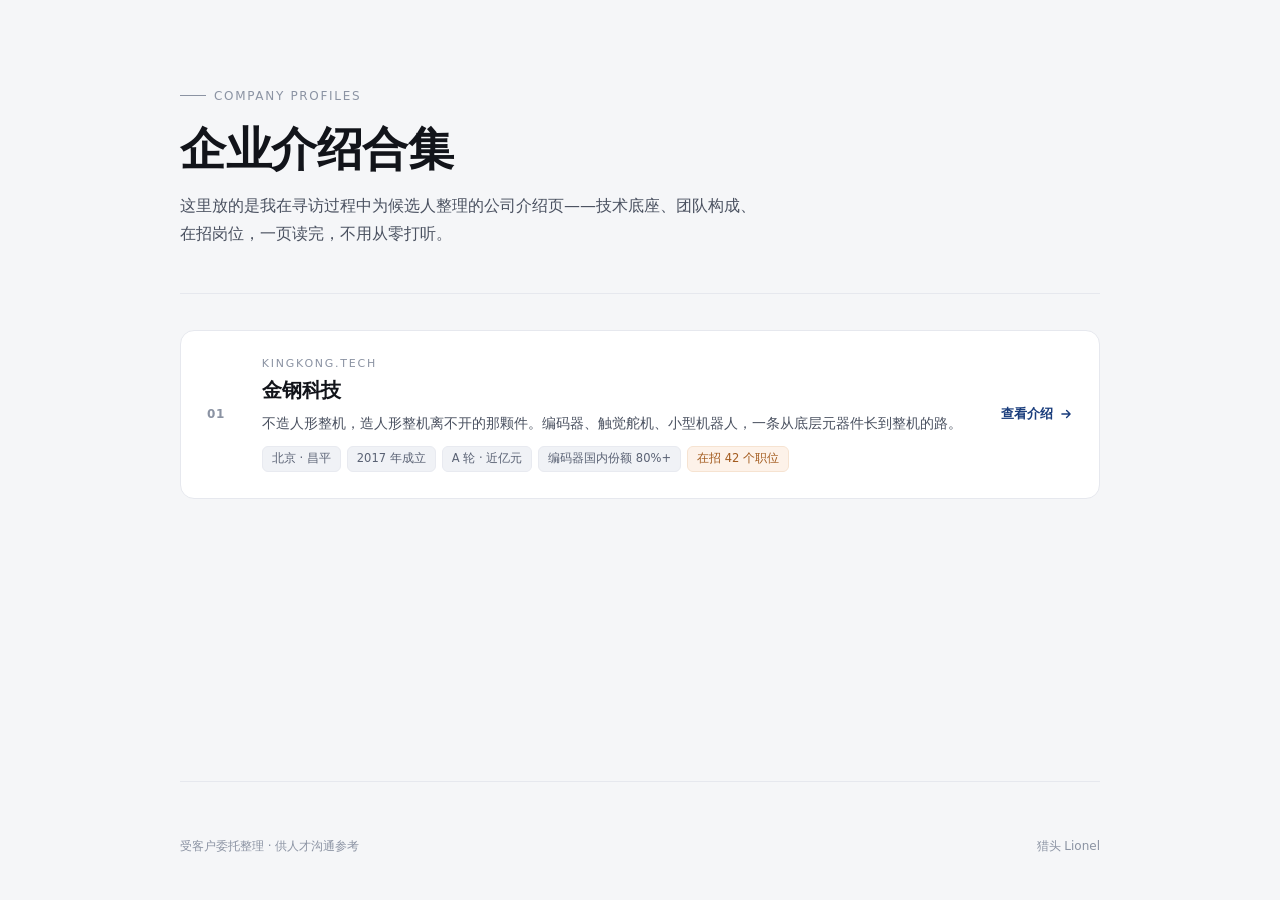
==== index.html @ bf2ec461 "企业介绍合集：导航页 + 金钢科技" ====
<!DOCTYPE html>
<html lang="zh-CN">
<head>
<meta charset="UTF-8">
<meta name="viewport" content="width=device-width, initial-scale=1.0">
<title>企业介绍合集</title>
<meta name="description" content="企业介绍页合集，供候选人了解公司技术底座、团队与在招岗位。">
<style>
  :root{
    --ink:#12141a; --ink-2:#4a5160; --ink-3:#8b93a3;
    --line:#e6e8ee; --bg:#f5f6f8; --card:#ffffff; --accent:#1a3d7c;
  }
  *{box-sizing:border-box;margin:0;padding:0}
  body{
    font-family:"Microsoft YaHei","PingFang SC","Hiragino Sans GB",-apple-system,system-ui,sans-serif;
    background:var(--bg); color:var(--ink);
    -webkit-font-smoothing:antialiased;
    min-height:100vh; display:flex; flex-direction:column;
  }
  .wrap{width:min(920px,92vw); margin:0 auto; flex:1; display:flex; flex-direction:column;}
  header{padding:clamp(48px,9vh,92px) 0 0;}
  .kicker{
    display:inline-flex; align-items:center; gap:8px;
    font-size:12px; letter-spacing:.14em; color:var(--ink-3);
    text-transform:uppercase; margin-bottom:20px;
  }
  .kicker::before{content:""; width:26px; height:1px; background:var(--ink-3); display:block}
  h1{
    font-size:clamp(30px,5.2vw,46px); line-height:1.16; font-weight:700;
    letter-spacing:-.01em;
  }
  .lede{
    margin-top:16px; font-size:clamp(14px,1.6vw,16px); line-height:1.75;
    color:var(--ink-2); max-width:58ch;
  }
  .rule{height:1px; background:var(--line); margin:clamp(32px,5vh,48px) 0 0;}

  main{padding:clamp(28px,4vh,40px) 0 0;}
  .list{display:grid; gap:14px;}
  .item{
    display:grid; grid-template-columns:auto 1fr auto; align-items:center;
    gap:clamp(14px,2.4vw,26px);
    background:var(--card); border:1px solid var(--line); border-radius:14px;
    padding:clamp(18px,2.6vw,26px);
    text-decoration:none; color:inherit;
    transition:transform .22s cubic-bezier(.22,.61,.36,1), box-shadow .22s, border-color .22s;
    position:relative; overflow:hidden;
  }
  .item::after{
    content:""; position:absolute; left:0; top:0; bottom:0; width:3px;
    background:var(--accent); transform:scaleY(0); transform-origin:top;
    transition:transform .28s cubic-bezier(.22,.61,.36,1);
  }
  .item:hover{transform:translateY(-2px); box-shadow:0 14px 34px -18px rgba(18,20,26,.28); border-color:#d6dae3;}
  .item:hover::after{transform:scaleY(1);}
  .idx{
    font-size:12px; font-weight:600; color:var(--ink-3);
    font-variant-numeric:tabular-nums; letter-spacing:.06em;
    width:2.4em;
  }
  .body h2{font-size:clamp(17px,2.2vw,20px); font-weight:700; letter-spacing:-.005em;}
  .body .en{
    display:block; font-size:11px; letter-spacing:.16em; color:var(--ink-3);
    text-transform:uppercase; margin-bottom:7px;
  }
  .body p{margin-top:8px; font-size:13.5px; line-height:1.65; color:var(--ink-2);}
  .tags{display:flex; flex-wrap:wrap; gap:6px; margin-top:12px;}
  .tag{
    font-size:11.5px; line-height:1; padding:6px 9px; border-radius:6px;
    background:#f0f2f6; color:#5a6274; border:1px solid #e8eaf0;
  }
  .tag.hot{background:#fdf2e9; color:#a35b1e; border-color:#f6e3d1;}
  .go{
    display:inline-flex; align-items:center; gap:6px;
    font-size:13px; color:var(--accent); white-space:nowrap; font-weight:600;
  }
  .go svg{transition:transform .22s}
  .item:hover .go svg{transform:translateX(3px)}

  .empty{
    border:1px dashed var(--line); border-radius:14px; padding:34px;
    text-align:center; color:var(--ink-3); font-size:13.5px; background:#fafbfc;
  }
  footer{
    padding:clamp(38px,6vh,64px) 0 clamp(28px,5vh,44px);
    border-top:1px solid var(--line); margin-top:auto;
    display:flex; flex-wrap:wrap; gap:10px 18px; justify-content:space-between;
    font-size:12px; color:var(--ink-3); line-height:1.7;
  }
  @media (max-width:620px){
    .item{grid-template-columns:auto 1fr; row-gap:14px;}
    .go{grid-column:1/-1; justify-content:flex-start; padding-left:calc(2.4em + 14px);}
  }
  @media (prefers-reduced-motion:reduce){*{transition:none!important}}
</style>
</head>
<body>
<div class="wrap">
  <header>
    <span class="kicker">Company Profiles</span>
    <h1>企业介绍合集</h1>
    <p class="lede">这里放的是我在寻访过程中为候选人整理的公司介绍页——技术底座、团队构成、在招岗位，一页读完，不用从零打听。</p>
  </header>
  <div class="rule"></div>

  <main>
    <div class="list">
      <a class="item" href="./kingkong/">
        <span class="idx">01</span>
        <div class="body">
          <span class="en">KingKong.tech</span>
          <h2>金钢科技</h2>
          <p>不造人形整机，造人形整机离不开的那颗件。编码器、触觉舵机、小型机器人，一条从底层元器件长到整机的路。</p>
          <div class="tags">
            <span class="tag">北京 · 昌平</span>
            <span class="tag">2017 年成立</span>
            <span class="tag">A 轮 · 近亿元</span>
            <span class="tag">编码器国内份额 80%+</span>
            <span class="tag hot">在招 42 个职位</span>
          </div>
        </div>
        <span class="go">查看介绍
          <svg width="14" height="14" viewBox="0 0 24 24" fill="none" stroke="currentColor" stroke-width="2.4" stroke-linecap="round" stroke-linejoin="round"><path d="M5 12h13M13 6l6 6-6 6"/></svg>
        </span>
      </a>
    </div>
  </main>

  <footer>
    <span>受客户委托整理 · 供人才沟通参考</span>
    <span>猎头 Lionel</span>
  </footer>
</div>
</body>
</html>
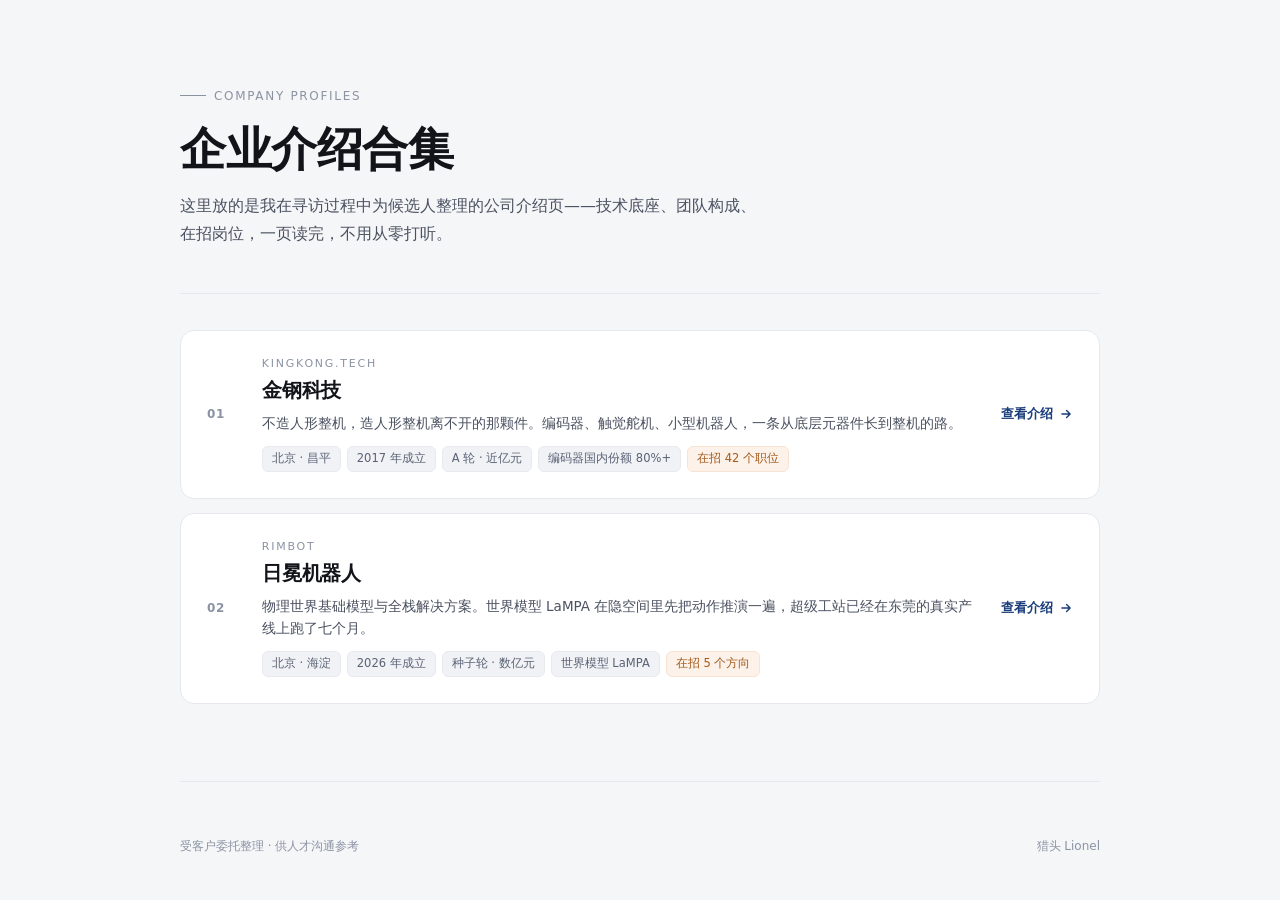
==== commit a974d2bd: "新增日冕机器人介绍页（资料更新至 2026-10-28）；首页加卡片" ====
--- a/index.html
+++ b/index.html
@@ -123,6 +123,25 @@
           <svg width="14" height="14" viewBox="0 0 24 24" fill="none" stroke="currentColor" stroke-width="2.4" stroke-linecap="round" stroke-linejoin="round"><path d="M5 12h13M13 6l6 6-6 6"/></svg>
         </span>
       </a>
+
+      <a class="item" href="./corona/">
+        <span class="idx">02</span>
+        <div class="body">
+          <span class="en">RIMBOT</span>
+          <h2>日冕机器人</h2>
+          <p>物理世界基础模型与全栈解决方案。世界模型 LaMPA 在隐空间里先把动作推演一遍，超级工站已经在东莞的真实产线上跑了七个月。</p>
+          <div class="tags">
+            <span class="tag">北京 · 海淀</span>
+            <span class="tag">2026 年成立</span>
+            <span class="tag">种子轮 · 数亿元</span>
+            <span class="tag">世界模型 LaMPA</span>
+            <span class="tag hot">在招 5 个方向</span>
+          </div>
+        </div>
+        <span class="go">查看介绍
+          <svg width="14" height="14" viewBox="0 0 24 24" fill="none" stroke="currentColor" stroke-width="2.4" stroke-linecap="round" stroke-linejoin="round"><path d="M5 12h13M13 6l6 6-6 6"/></svg>
+        </span>
+      </a>
     </div>
   </main>
 
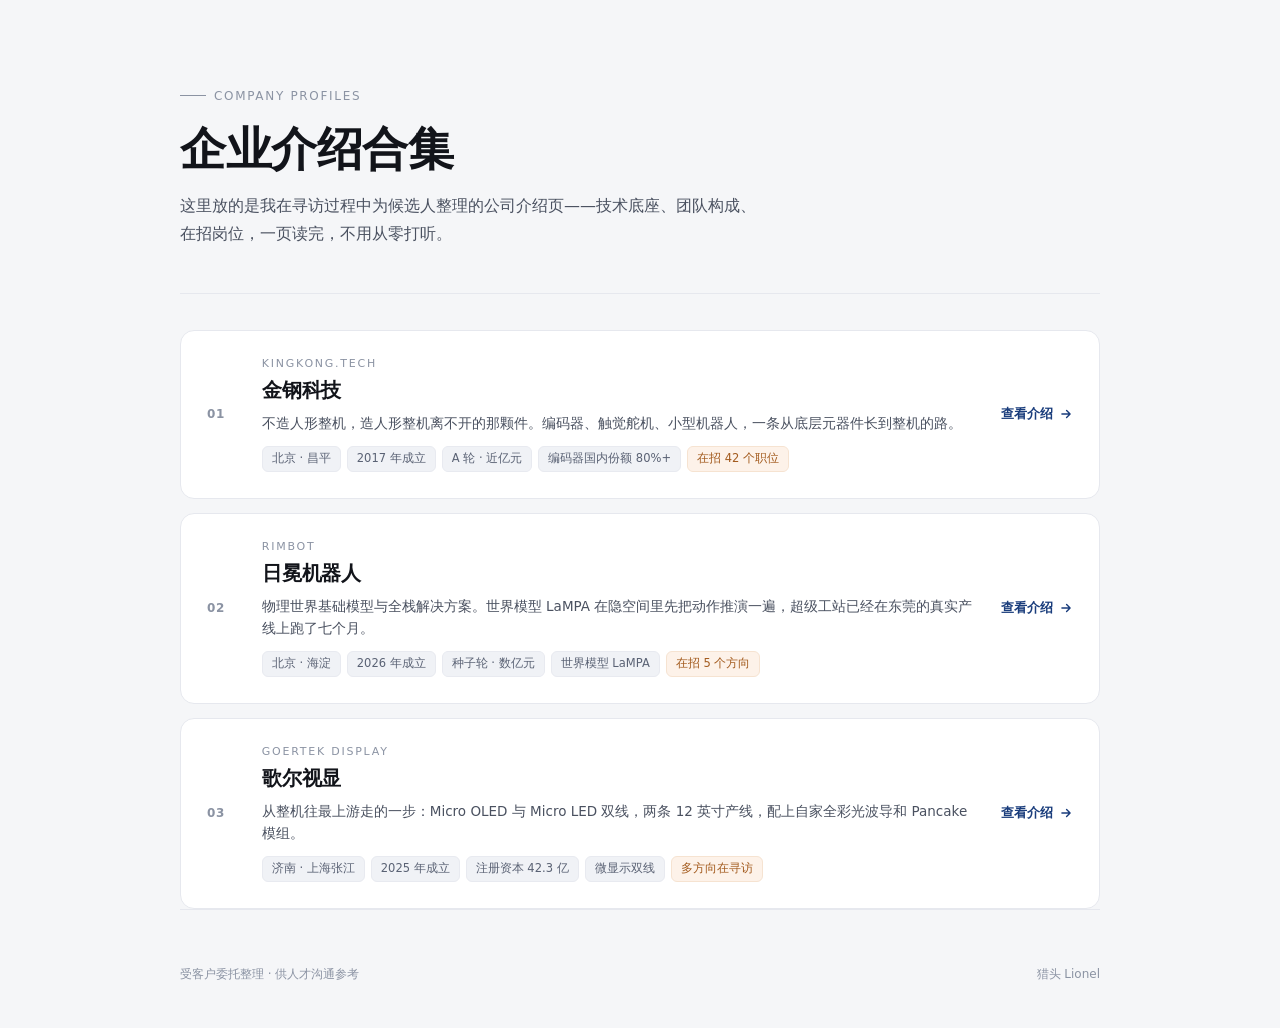
==== commit 5676c9f9: "首页加歌尔视显卡片" ====
--- a/index.html
+++ b/index.html
@@ -142,6 +142,25 @@
           <svg width="14" height="14" viewBox="0 0 24 24" fill="none" stroke="currentColor" stroke-width="2.4" stroke-linecap="round" stroke-linejoin="round"><path d="M5 12h13M13 6l6 6-6 6"/></svg>
         </span>
       </a>
+
+      <a class="item" href="./goertek-display/">
+        <span class="idx">03</span>
+        <div class="body">
+          <span class="en">Goertek Display</span>
+          <h2>歌尔视显</h2>
+          <p>从整机往最上游走的一步：Micro OLED 与 Micro LED 双线，两条 12 英寸产线，配上自家全彩光波导和 Pancake 模组。</p>
+          <div class="tags">
+            <span class="tag">济南 · 上海张江</span>
+            <span class="tag">2025 年成立</span>
+            <span class="tag">注册资本 42.3 亿</span>
+            <span class="tag">微显示双线</span>
+            <span class="tag hot">多方向在寻访</span>
+          </div>
+        </div>
+        <span class="go">查看介绍
+          <svg width="14" height="14" viewBox="0 0 24 24" fill="none" stroke="currentColor" stroke-width="2.4" stroke-linecap="round" stroke-linejoin="round"><path d="M5 12h13M13 6l6 6-6 6"/></svg>
+        </span>
+      </a>
     </div>
   </main>
 
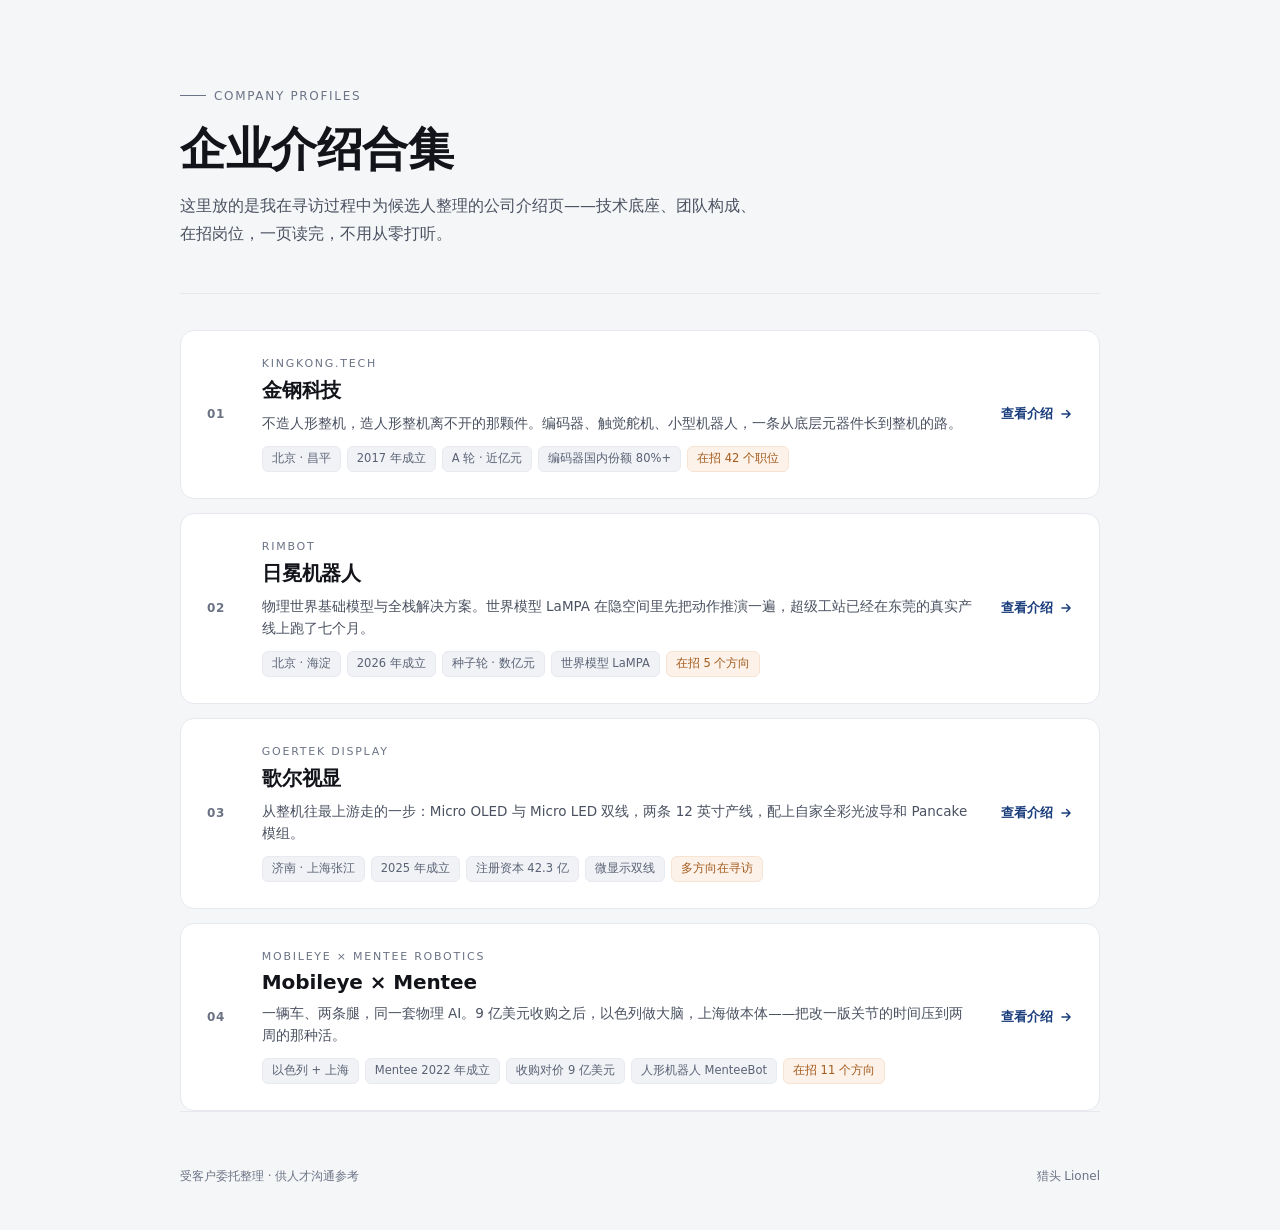
==== commit febe49f3: "首页加 04 Mobileye × Mentee 卡片" ====
--- a/index.html
+++ b/index.html
@@ -3,11 +3,16 @@
 <head>
 <meta charset="UTF-8">
 <meta name="viewport" content="width=device-width, initial-scale=1.0">
-<title>企业介绍合集</title>
-<meta name="description" content="企业介绍页合集，供候选人了解公司技术底座、团队与在招岗位。">
+<title>公司与团队介绍 · 猎头 Lionel</title>
+<meta name="description" content="寻访过程中为候选人整理的公司介绍页：技术底座、团队构成、在招方向，一页读完。">
+<meta property="og:title" content="公司与团队介绍 · 猎头 Lionel">
+<meta property="og:description" content="技术底座、团队构成、在招方向，一页读完，不用从零打听。">
+<meta property="og:type" content="website">
+<meta name="twitter:card" content="summary">
+<link rel="icon" href="data:image/svg+xml,%3Csvg xmlns='http://www.w3.org/2000/svg' viewBox='0 0 32 32'%3E%3Crect width='32' height='32' rx='7' fill='%231a3d7c'/%3E%3Cpath d='M10 22V10h5a4 4 0 0 1 0 8h-5M15 18l5 4' stroke='%23fff' stroke-width='2.4' stroke-linecap='round' stroke-linejoin='round' fill='none'/%3E%3C/svg%3E">
 <style>
   :root{
-    --ink:#12141a; --ink-2:#4a5160; --ink-3:#8b93a3;
+    --ink:#12141a; --ink-2:#4a5160; --ink-3:#6b7385;
     --line:#e6e8ee; --bg:#f5f6f8; --card:#ffffff; --accent:#1a3d7c;
   }
   *{box-sizing:border-box;margin:0;padding:0}
@@ -53,6 +58,8 @@
   }
   .item:hover{transform:translateY(-2px); box-shadow:0 14px 34px -18px rgba(18,20,26,.28); border-color:#d6dae3;}
   .item:hover::after{transform:scaleY(1);}
+  .item:focus-visible{outline:2px solid var(--accent); outline-offset:3px; border-color:var(--accent);}
+  .item:focus-visible::after{transform:scaleY(1);}
   .idx{
     font-size:12px; font-weight:600; color:var(--ink-3);
     font-variant-numeric:tabular-nums; letter-spacing:.06em;
@@ -161,6 +168,25 @@
           <svg width="14" height="14" viewBox="0 0 24 24" fill="none" stroke="currentColor" stroke-width="2.4" stroke-linecap="round" stroke-linejoin="round"><path d="M5 12h13M13 6l6 6-6 6"/></svg>
         </span>
       </a>
+
+      <a class="item" href="./mobileye-mentee/">
+        <span class="idx">04</span>
+        <div class="body">
+          <span class="en">Mobileye × Mentee Robotics</span>
+          <h2>Mobileye × Mentee</h2>
+          <p>一辆车、两条腿，同一套物理 AI。9 亿美元收购之后，以色列做大脑，上海做本体——把改一版关节的时间压到两周的那种活。</p>
+          <div class="tags">
+            <span class="tag">以色列 + 上海</span>
+            <span class="tag">Mentee 2022 年成立</span>
+            <span class="tag">收购对价 9 亿美元</span>
+            <span class="tag">人形机器人 MenteeBot</span>
+            <span class="tag hot">在招 11 个方向</span>
+          </div>
+        </div>
+        <span class="go">查看介绍
+          <svg width="14" height="14" viewBox="0 0 24 24" fill="none" stroke="currentColor" stroke-width="2.4" stroke-linecap="round" stroke-linejoin="round"><path d="M5 12h13M13 6l6 6-6 6"/></svg>
+        </span>
+      </a>
     </div>
   </main>
 
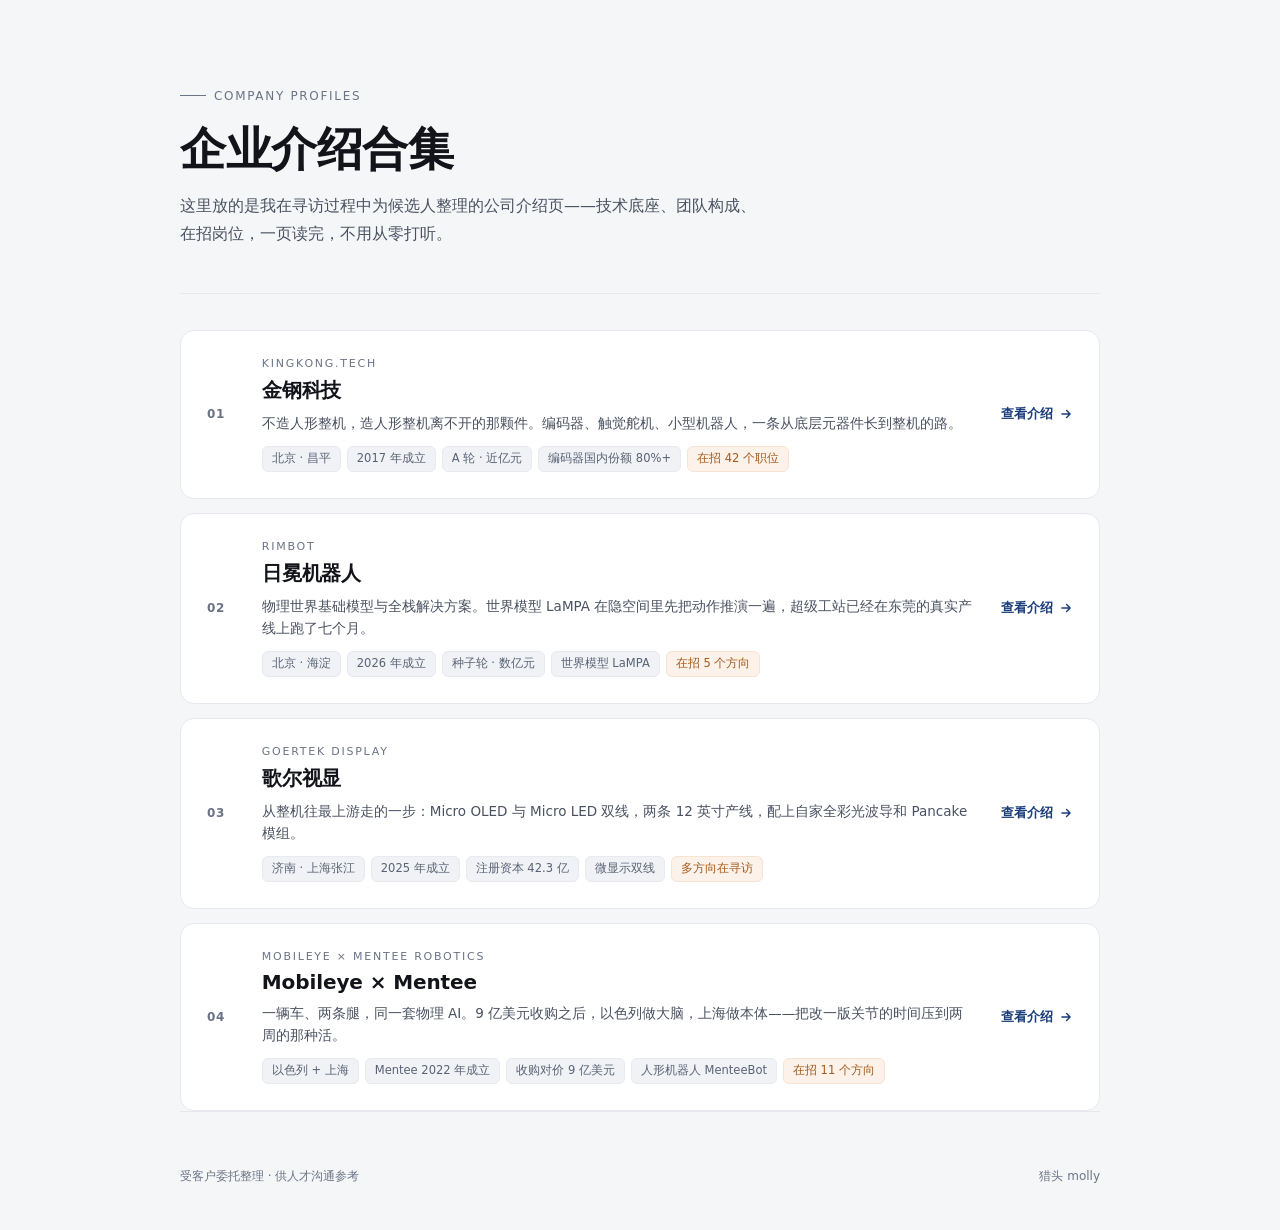
==== commit 3fdd60c4: "将猎头姓名更新为 molly" ====
--- a/index.html
+++ b/index.html
@@ -3,9 +3,9 @@
 <head>
 <meta charset="UTF-8">
 <meta name="viewport" content="width=device-width, initial-scale=1.0">
-<title>公司与团队介绍 · 猎头 Lionel</title>
+<title>公司与团队介绍 · 猎头 molly</title>
 <meta name="description" content="寻访过程中为候选人整理的公司介绍页：技术底座、团队构成、在招方向，一页读完。">
-<meta property="og:title" content="公司与团队介绍 · 猎头 Lionel">
+<meta property="og:title" content="公司与团队介绍 · 猎头 molly">
 <meta property="og:description" content="技术底座、团队构成、在招方向，一页读完，不用从零打听。">
 <meta property="og:type" content="website">
 <meta name="twitter:card" content="summary">
@@ -192,7 +192,7 @@
 
   <footer>
     <span>受客户委托整理 · 供人才沟通参考</span>
-    <span>猎头 Lionel</span>
+    <span>猎头 molly</span>
   </footer>
 </div>
 </body>
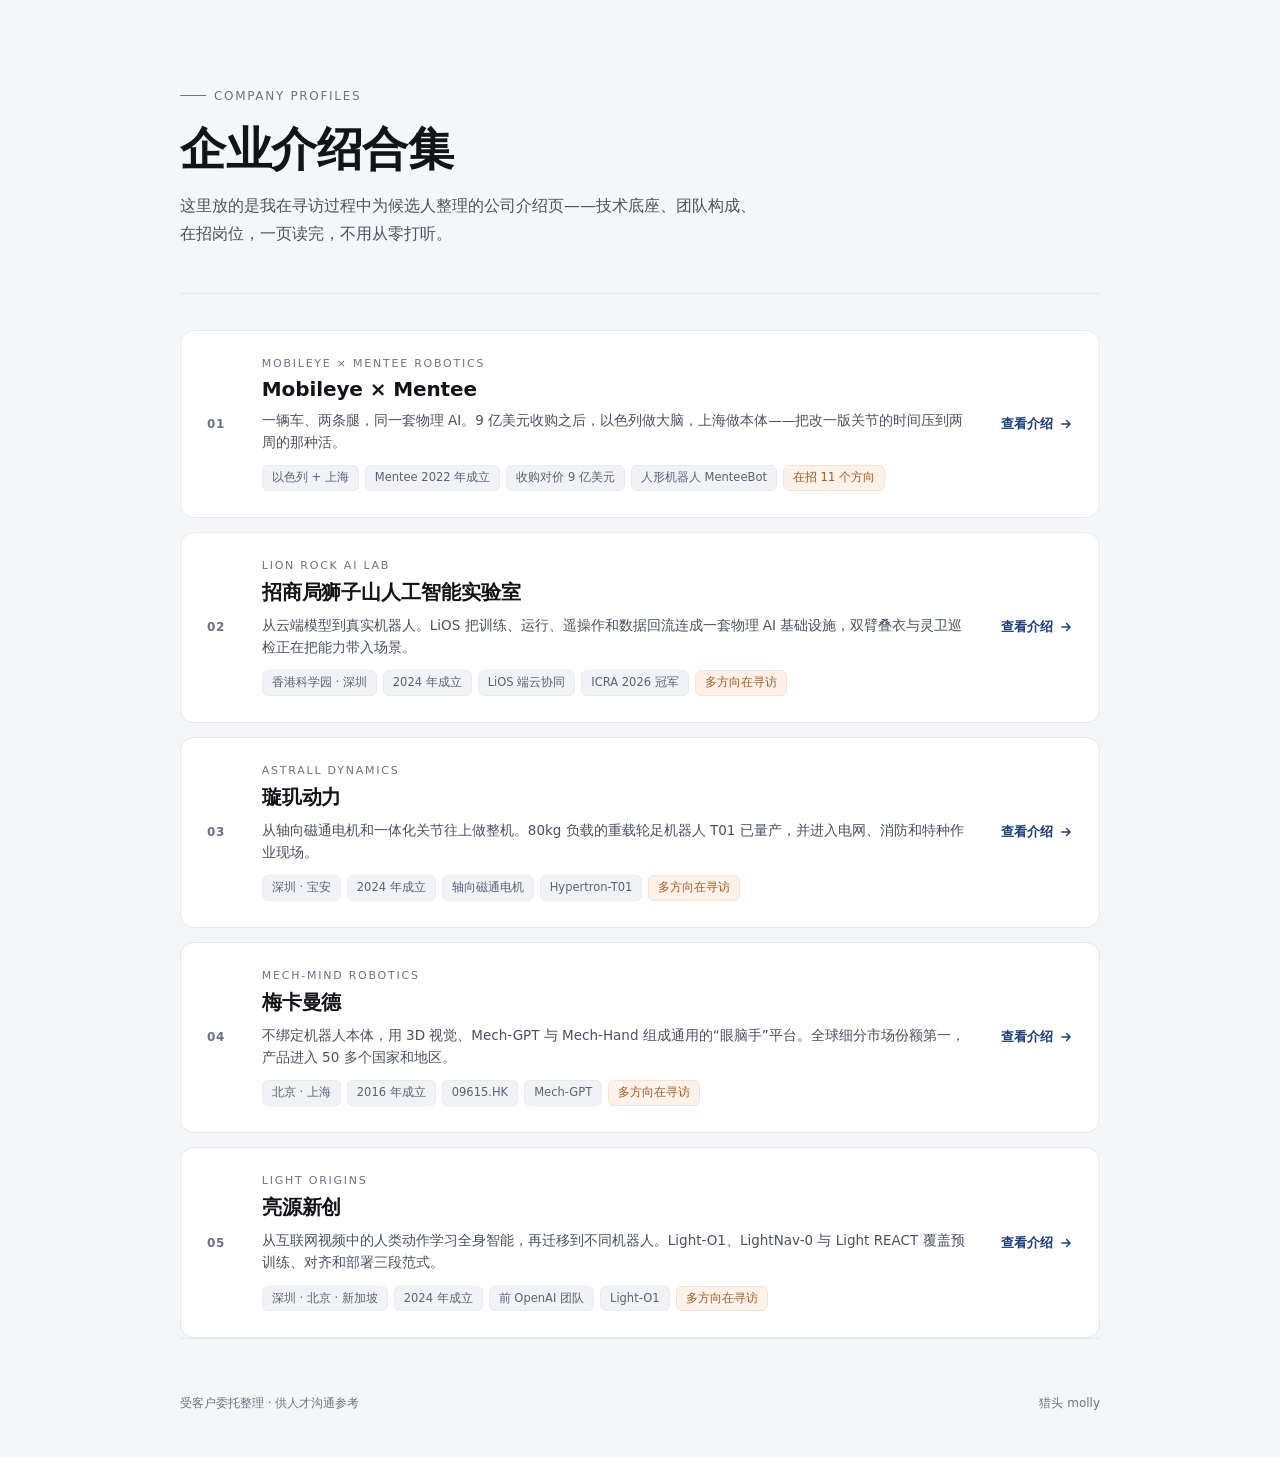
==== commit 265efc74: "上线五个公司介绍页面" ====
--- a/index.html
+++ b/index.html
@@ -112,65 +112,8 @@
 
   <main>
     <div class="list">
-      <a class="item" href="./kingkong/">
+      <a class="item" href="./mobileye-mentee/">
         <span class="idx">01</span>
-        <div class="body">
-          <span class="en">KingKong.tech</span>
-          <h2>金钢科技</h2>
-          <p>不造人形整机，造人形整机离不开的那颗件。编码器、触觉舵机、小型机器人，一条从底层元器件长到整机的路。</p>
-          <div class="tags">
-            <span class="tag">北京 · 昌平</span>
-            <span class="tag">2017 年成立</span>
-            <span class="tag">A 轮 · 近亿元</span>
-            <span class="tag">编码器国内份额 80%+</span>
-            <span class="tag hot">在招 42 个职位</span>
-          </div>
-        </div>
-        <span class="go">查看介绍
-          <svg width="14" height="14" viewBox="0 0 24 24" fill="none" stroke="currentColor" stroke-width="2.4" stroke-linecap="round" stroke-linejoin="round"><path d="M5 12h13M13 6l6 6-6 6"/></svg>
-        </span>
-      </a>
-
-      <a class="item" href="./corona/">
-        <span class="idx">02</span>
-        <div class="body">
-          <span class="en">RIMBOT</span>
-          <h2>日冕机器人</h2>
-          <p>物理世界基础模型与全栈解决方案。世界模型 LaMPA 在隐空间里先把动作推演一遍，超级工站已经在东莞的真实产线上跑了七个月。</p>
-          <div class="tags">
-            <span class="tag">北京 · 海淀</span>
-            <span class="tag">2026 年成立</span>
-            <span class="tag">种子轮 · 数亿元</span>
-            <span class="tag">世界模型 LaMPA</span>
-            <span class="tag hot">在招 5 个方向</span>
-          </div>
-        </div>
-        <span class="go">查看介绍
-          <svg width="14" height="14" viewBox="0 0 24 24" fill="none" stroke="currentColor" stroke-width="2.4" stroke-linecap="round" stroke-linejoin="round"><path d="M5 12h13M13 6l6 6-6 6"/></svg>
-        </span>
-      </a>
-
-      <a class="item" href="./goertek-display/">
-        <span class="idx">03</span>
-        <div class="body">
-          <span class="en">Goertek Display</span>
-          <h2>歌尔视显</h2>
-          <p>从整机往最上游走的一步：Micro OLED 与 Micro LED 双线，两条 12 英寸产线，配上自家全彩光波导和 Pancake 模组。</p>
-          <div class="tags">
-            <span class="tag">济南 · 上海张江</span>
-            <span class="tag">2025 年成立</span>
-            <span class="tag">注册资本 42.3 亿</span>
-            <span class="tag">微显示双线</span>
-            <span class="tag hot">多方向在寻访</span>
-          </div>
-        </div>
-        <span class="go">查看介绍
-          <svg width="14" height="14" viewBox="0 0 24 24" fill="none" stroke="currentColor" stroke-width="2.4" stroke-linecap="round" stroke-linejoin="round"><path d="M5 12h13M13 6l6 6-6 6"/></svg>
-        </span>
-      </a>
-
-      <a class="item" href="./mobileye-mentee/">
-        <span class="idx">04</span>
         <div class="body">
           <span class="en">Mobileye × Mentee Robotics</span>
           <h2>Mobileye × Mentee</h2>
@@ -181,6 +124,82 @@
             <span class="tag">收购对价 9 亿美元</span>
             <span class="tag">人形机器人 MenteeBot</span>
             <span class="tag hot">在招 11 个方向</span>
+          </div>
+        </div>
+        <span class="go">查看介绍
+          <svg width="14" height="14" viewBox="0 0 24 24" fill="none" stroke="currentColor" stroke-width="2.4" stroke-linecap="round" stroke-linejoin="round"><path d="M5 12h13M13 6l6 6-6 6"/></svg>
+        </span>
+      </a>
+
+      <a class="item" href="./lion-rock-ai-lab/">
+        <span class="idx">02</span>
+        <div class="body">
+          <span class="en">Lion Rock AI Lab</span>
+          <h2>招商局狮子山人工智能实验室</h2>
+          <p>从云端模型到真实机器人。LiOS 把训练、运行、遥操作和数据回流连成一套物理 AI 基础设施，双臂叠衣与灵卫巡检正在把能力带入场景。</p>
+          <div class="tags">
+            <span class="tag">香港科学园 · 深圳</span>
+            <span class="tag">2024 年成立</span>
+            <span class="tag">LiOS 端云协同</span>
+            <span class="tag">ICRA 2026 冠军</span>
+            <span class="tag hot">多方向在寻访</span>
+          </div>
+        </div>
+        <span class="go">查看介绍
+          <svg width="14" height="14" viewBox="0 0 24 24" fill="none" stroke="currentColor" stroke-width="2.4" stroke-linecap="round" stroke-linejoin="round"><path d="M5 12h13M13 6l6 6-6 6"/></svg>
+        </span>
+      </a>
+
+      <a class="item" href="./astralldynamics/">
+        <span class="idx">03</span>
+        <div class="body">
+          <span class="en">Astrall Dynamics</span>
+          <h2>璇玑动力</h2>
+          <p>从轴向磁通电机和一体化关节往上做整机。80kg 负载的重载轮足机器人 T01 已量产，并进入电网、消防和特种作业现场。</p>
+          <div class="tags">
+            <span class="tag">深圳 · 宝安</span>
+            <span class="tag">2024 年成立</span>
+            <span class="tag">轴向磁通电机</span>
+            <span class="tag">Hypertron-T01</span>
+            <span class="tag hot">多方向在寻访</span>
+          </div>
+        </div>
+        <span class="go">查看介绍
+          <svg width="14" height="14" viewBox="0 0 24 24" fill="none" stroke="currentColor" stroke-width="2.4" stroke-linecap="round" stroke-linejoin="round"><path d="M5 12h13M13 6l6 6-6 6"/></svg>
+        </span>
+      </a>
+
+      <a class="item" href="./mech-mind/">
+        <span class="idx">04</span>
+        <div class="body">
+          <span class="en">Mech-Mind Robotics</span>
+          <h2>梅卡曼德</h2>
+          <p>不绑定机器人本体，用 3D 视觉、Mech-GPT 与 Mech-Hand 组成通用的“眼脑手”平台。全球细分市场份额第一，产品进入 50 多个国家和地区。</p>
+          <div class="tags">
+            <span class="tag">北京 · 上海</span>
+            <span class="tag">2016 年成立</span>
+            <span class="tag">09615.HK</span>
+            <span class="tag">Mech-GPT</span>
+            <span class="tag hot">多方向在寻访</span>
+          </div>
+        </div>
+        <span class="go">查看介绍
+          <svg width="14" height="14" viewBox="0 0 24 24" fill="none" stroke="currentColor" stroke-width="2.4" stroke-linecap="round" stroke-linejoin="round"><path d="M5 12h13M13 6l6 6-6 6"/></svg>
+        </span>
+      </a>
+
+      <a class="item" href="./light-origins/">
+        <span class="idx">05</span>
+        <div class="body">
+          <span class="en">Light Origins</span>
+          <h2>亮源新创</h2>
+          <p>从互联网视频中的人类动作学习全身智能，再迁移到不同机器人。Light-O1、LightNav-0 与 Light REACT 覆盖预训练、对齐和部署三段范式。</p>
+          <div class="tags">
+            <span class="tag">深圳 · 北京 · 新加坡</span>
+            <span class="tag">2024 年成立</span>
+            <span class="tag">前 OpenAI 团队</span>
+            <span class="tag">Light-O1</span>
+            <span class="tag hot">多方向在寻访</span>
           </div>
         </div>
         <span class="go">查看介绍
